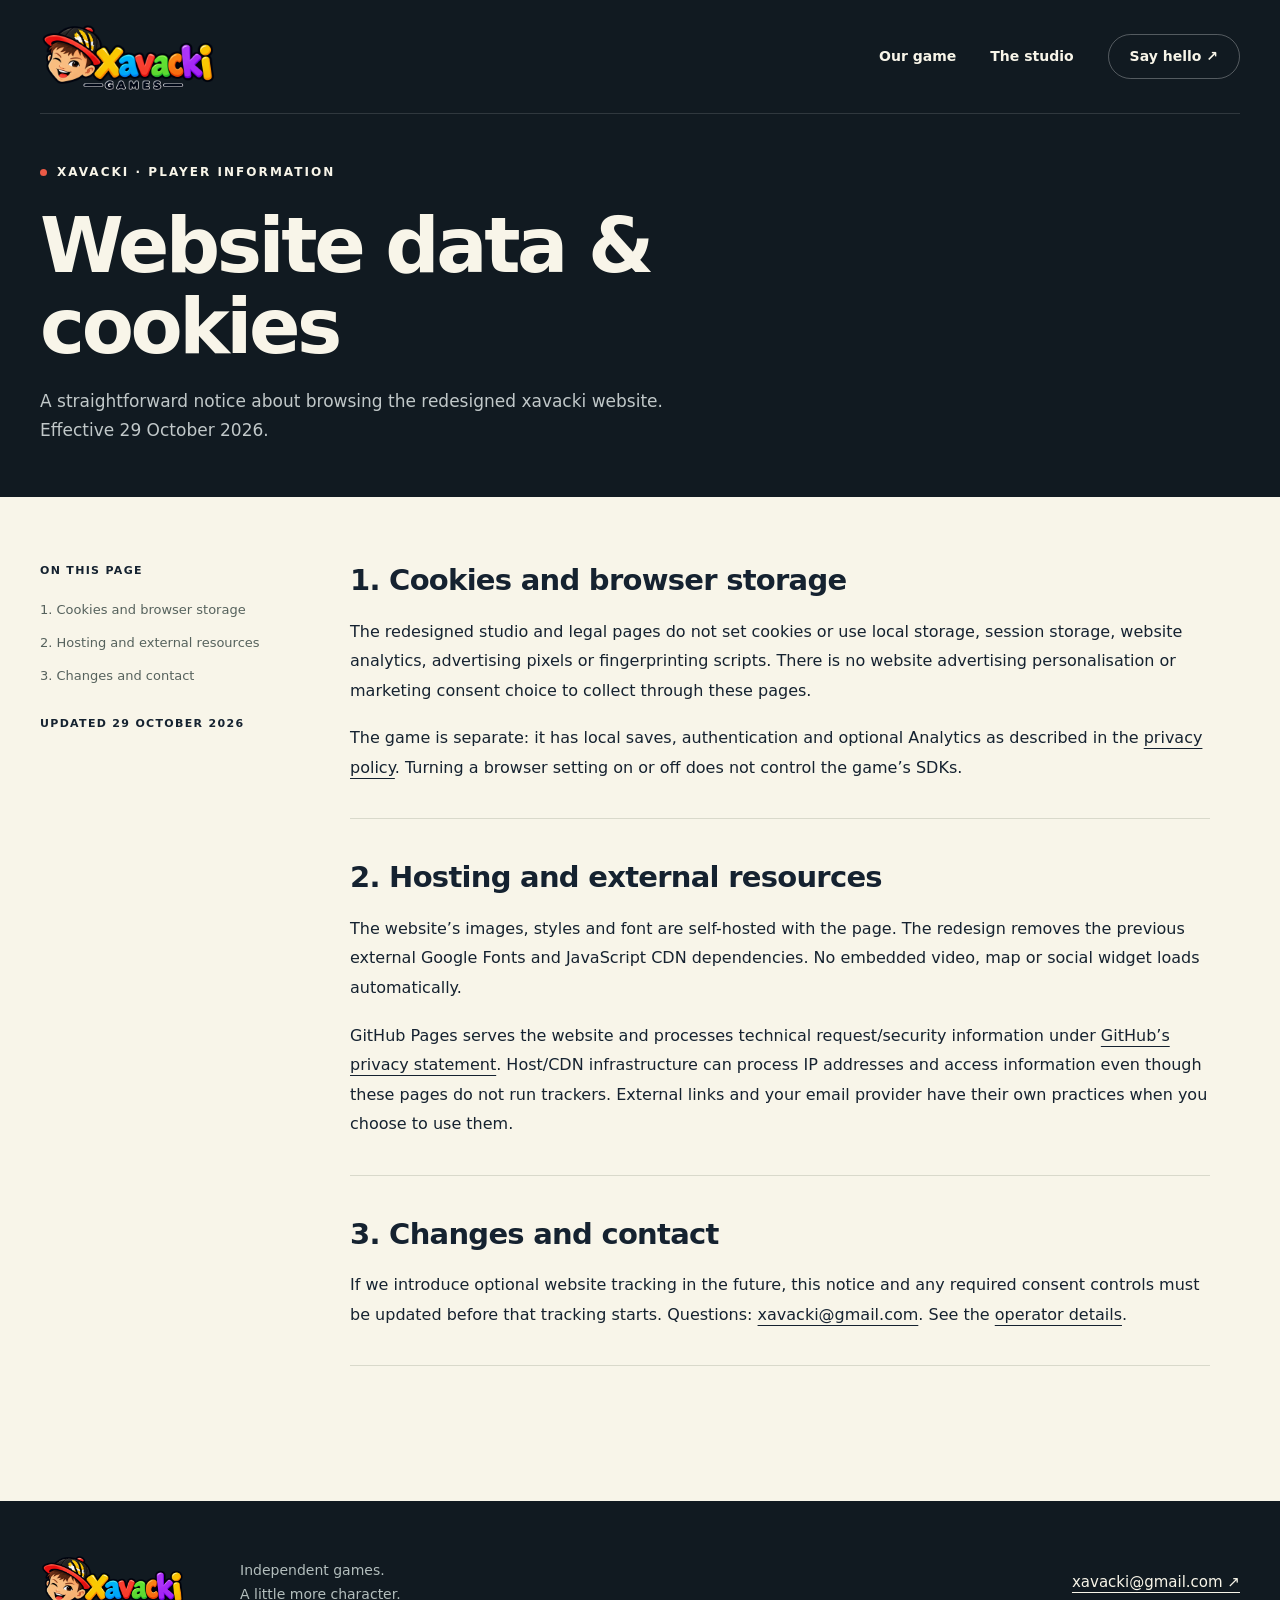
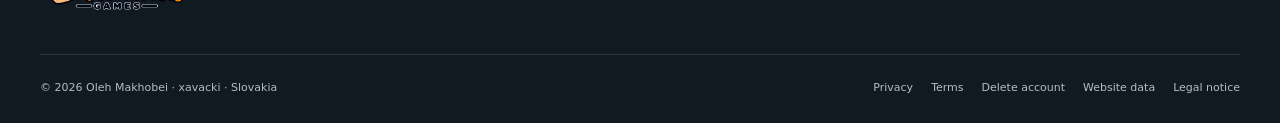
==== cookies.html @ e3f292e7 "Rebuild xavacki studio website and legal pages" ====
<!doctype html>
<html lang="en"><head><meta charset="utf-8"><meta name="viewport" content="width=device-width,initial-scale=1">
<title>Website data &amp; cookies — xavacki games</title><meta name="description" content="A straightforward notice about browsing the redesigned xavacki website. Effective 29 October 2026.">
<meta name="theme-color" content="#111a21"><link rel="canonical" href="https://xavacki.com/cookies">
<meta property="og:title" content="Website data &amp; cookies — xavacki games"><meta property="og:description" content="A straightforward notice about browsing the redesigned xavacki website. Effective 29 October 2026.">
<meta property="og:type" content="website"><meta property="og:url" content="https://xavacki.com/cookies"><meta property="og:image" content="https://xavacki.com/assets/gravity-throttle-home.webp">
<link rel="icon" href="assets/gravity-throttle-icon.png" type="image/png"><link rel="stylesheet" href="assets/site.css">
</head><body class="legal-page"><a class="skip" href="#main">Skip to content</a>
<header class="site-header">
<div class="shell header-inner">
<a class="brand" href="index.html" aria-label="xavacki games home"><img src="assets/xavacki-games.webp" alt="xavacki games" width="190" height="96"></a>
<nav aria-label="Main navigation"><a href="index.html#game">Our game</a><a href="index.html#studio">The studio</a><a href="index.html#contact">Say hello <span aria-hidden="true">↗</span></a>
</nav>
</div>
</header>
<main id="main">
<div class="legal-hero">
<div class="shell">
<p class="eyebrow">xavacki · Player information</p>
<h1>Website data & cookies</h1>
<p>A straightforward notice about browsing the redesigned xavacki website. Effective 29 October 2026.</p>
</div>
</div>
<div class="shell legal-layout">
<aside class="legal-aside">
<div>
<p>On this page</p>
<nav aria-label="Page contents"><a href="#storage">1. Cookies and browser storage</a><a href="#hosting">2. Hosting and external resources</a><a href="#changes">3. Changes and contact</a>
</nav>
<p style="margin-top:28px">Updated 29 October 2026</p>
</div>
</aside>
<article class="legal-copy">
<section id="storage">
<h2>1. Cookies and browser storage</h2>
<p>The redesigned studio and legal pages do not set cookies or use local storage, session storage, website analytics, advertising pixels or fingerprinting scripts. There is no website advertising personalisation or marketing consent choice to collect through these pages.</p>
<p>The game is separate: it has local saves, authentication and optional Analytics as described in the <a href="privacy.html">privacy policy</a>. Turning a browser setting on or off does not control the game’s SDKs.</p>
</section>
<section id="hosting">
<h2>2. Hosting and external resources</h2>
<p>The website’s images, styles and font are self-hosted with the page. The redesign removes the previous external Google Fonts and JavaScript CDN dependencies. No embedded video, map or social widget loads automatically.</p>
<p>GitHub Pages serves the website and processes technical request/security information under <a href="https://docs.github.com/en/site-policy/privacy-policies/github-general-privacy-statement">GitHub’s privacy statement</a>. Host/CDN infrastructure can process IP addresses and access information even though these pages do not run trackers. External links and your email provider have their own practices when you choose to use them.</p>
</section>
<section id="changes">
<h2>3. Changes and contact</h2>
<p>If we introduce optional website tracking in the future, this notice and any required consent controls must be updated before that tracking starts. Questions: <a href="mailto:xavacki@gmail.com">xavacki@gmail.com</a>. See the <a href="legal-notice.html">operator details</a>.</p>
</section>
</article>
</div>
</main>
<footer class="site-footer">
<div class="shell footer-top"><a href="index.html" class="brand"><img src="assets/xavacki-games.webp" alt="xavacki games" width="160" height="80" loading="lazy"></a>
<p>Independent games.<br>A little more character.</p><a class="footer-contact" href="mailto:xavacki@gmail.com">xavacki@gmail.com ↗</a>
</div>
<div class="shell footer-bottom"><span>© 2026 Oleh Makhobei · xavacki · Slovakia</span>
<nav aria-label="Legal navigation"><a href="privacy.html">Privacy</a><a href="termsofservice.html">Terms</a><a href="delete-account.html">Delete account</a><a href="cookies.html">Website data</a><a href="legal-notice.html">Legal notice</a>
</nav>
</div>
</footer></body></html>
---- assets/site.css ----
@font-face{font-family:Patrick Hand;src:url(patrick-hand.ttf) format("truetype");font-display:swap}
:root{--ink:#152230;--dark:#111a21;--cream:#f8f5e9;--yellow:#ffcd4b;--red:#ec5a46;--blue:#a6d5e5;--line:#d9d9cb;--muted:#65706b;color-scheme:light}*{box-sizing:border-box}html{scroll-behavior:smooth;scroll-padding-top:110px}body{margin:0;background:var(--cream);color:var(--ink);font:17px/1.7 system-ui,-apple-system,BlinkMacSystemFont,"Segoe UI",sans-serif}img{max-width:100%;height:auto;display:block}a{color:inherit;text-underline-offset:5px}button,a{-webkit-tap-highlight-color:transparent}a:focus-visible,summary:focus-visible{outline:3px solid var(--red);outline-offset:6px}h1,h2,h3,p{margin:0}h1,h2,h3{line-height:1.06;letter-spacing:-.045em}h1{font-size:clamp(64px,7.4vw,112px);font-weight:850}h2{font-size:clamp(42px,5vw,68px);font-weight:800}h3{font-size:26px;letter-spacing:-.025em}p+p{margin-top:18px}.shell{width:min(1240px,calc(100% - 80px));margin-inline:auto}.skip{position:absolute;top:-100px;left:16px;z-index:20;padding:12px;background:var(--yellow)}.skip:focus{top:12px}.site-header{position:relative;background:var(--dark);color:var(--cream);z-index:5}.header-inner{height:114px;display:flex;align-items:center;justify-content:space-between;border-bottom:1px solid #ffffff21;gap:30px}.brand{display:block;flex-shrink:0}.brand img{width:176px}.site-header nav{display:flex;gap:34px;align-items:center;font-size:14px;font-weight:650}.site-header nav a{text-decoration:none}.site-header nav a:last-child{border:1px solid #ffffff48;border-radius:100px;padding:10px 21px}.site-header nav a:hover{color:var(--yellow)}.hero{background:var(--dark);color:var(--cream);padding:54px 0 70px;overflow:hidden}.hero-grid{display:grid;grid-template-columns:1fr 1fr;gap:25px;align-items:center}.eyebrow{font-size:12px;font-weight:750;letter-spacing:.17em;text-transform:uppercase;display:flex;align-items:center;gap:10px;margin-bottom:24px}.eyebrow::before{content:"";display:inline-block;width:7px;height:7px;border-radius:50%;background:var(--red)}.hero h1 em{font-style:normal;color:var(--yellow)}.hero-copy>p:not(.eyebrow){max-width:460px;color:#bfc7c8;margin-top:27px;font-size:18px;line-height:1.7}.hero-actions{display:flex;flex-wrap:wrap;gap:24px;align-items:center;margin-top:32px}.button{display:inline-flex;align-items:center;justify-content:center;gap:26px;padding:15px 24px;border:1px solid transparent;border-radius:5px;font-size:15px;font-weight:750;text-decoration:none;transition:transform .2s,background .2s}.button:hover{transform:translateY(-3px)}.button-primary{background:var(--yellow);color:var(--ink)}.button-dark{background:var(--ink);color:white}.text-link{font-size:14px;font-weight:650}.hero-art{position:relative;padding:40px 0 10px;min-width:0}.art-paper{position:relative;isolation:isolate;background-color:var(--cream);background-image:linear-gradient(#acc9d344 1px,transparent 1px),linear-gradient(90deg,#acc9d344 1px,transparent 1px);background-size:30px 30px;border-radius:49% 49% 4px 4px;aspect-ratio:1/1.04;transform:rotate(3deg);box-shadow:14px 14px 0 #ffffff08}.art-paper::after{content:"";position:absolute;inset:auto -10px 35px -10px;height:95px;border-top:3px solid var(--ink);background:#ebdca6;transform:rotate(-9deg);z-index:-1}.art-paper img{position:absolute;inset:1% -3% auto;width:105%;max-width:110%;transform:rotate(-3deg)}.art-label{position:absolute;bottom:27px;left:5%;font-family:Patrick Hand,cursive;color:var(--ink);font-size:30px;transform:rotate(-6deg)}.art-sticker{position:absolute;right:-12px;top:28px;background:var(--yellow);border:2px solid var(--ink);color:var(--ink);padding:13px 18px;transform:rotate(10deg);font-family:Patrick Hand,cursive;font-size:23px;line-height:1.05;box-shadow:4px 4px 0 #0003}.star{position:absolute;top:-5px;left:4%;font-size:60px;color:var(--yellow);transform:rotate(-12deg);line-height:1}.hero-bottom{display:flex;align-items:center;justify-content:space-between;margin-top:60px;padding-top:23px;border-top:1px solid #ffffff21;color:#bfc7c8;font-size:12px;letter-spacing:.09em;text-transform:uppercase;gap:20px}.hero-bottom span:last-child{color:var(--yellow)}.ticker{background:var(--yellow);border-bottom:1px solid #e5b22f;overflow:hidden}.ticker-inner{display:flex;justify-content:space-around;gap:35px;white-space:nowrap;padding:17px 20px;text-transform:uppercase;letter-spacing:.16em;font-weight:750;font-size:12px}.ticker b{font-size:18px;line-height:1}.section{padding:100px 0}.section-intro{display:flex;align-items:flex-end;justify-content:space-between;gap:45px;margin-bottom:42px}.section-intro>p{max-width:380px;color:var(--muted)}.section-intro h2{max-width:650px}.game-frame{border:1px solid var(--ink);border-radius:8px;overflow:hidden;background:#ede8d7;box-shadow:9px 9px 0 #1522300b}.frame-top{display:flex;justify-content:space-between;padding:12px 18px;background:var(--ink);color:white;font-size:11px;letter-spacing:.15em;text-transform:uppercase;gap:15px}.frame-top span:first-child::before{content:"● ● ●";color:var(--yellow);letter-spacing:5px;margin-right:15px}.game-frame img{width:100%;aspect-ratio:16/9;object-fit:cover}.game-details{display:grid;grid-template-columns:1.15fr 1fr;gap:70px;margin-top:45px}.game-details h3{font-family:Patrick Hand,cursive;font-size:39px;letter-spacing:0;margin-bottom:17px}.game-details p{color:#53605d}.game-details .button{margin-top:24px}.game-facts{display:grid;grid-template-columns:1fr 1fr;gap:22px 30px}.fact{padding-top:18px;border-top:1px solid #bdc3bb}.fact strong{display:block;font-size:18px;line-height:1.4;margin-bottom:7px}.fact p{font-size:14px}.studio{background:#e9e9de;border-block:1px solid #d9dcce}.studio-grid{display:grid;grid-template-columns:.9fr 1.1fr;gap:90px;align-items:center}.studio h2{margin-bottom:26px}.studio p{color:#53605d}.studio-note{padding:42px;background:var(--cream);border:1px solid #d1d4c7;transform:rotate(-2deg);box-shadow:8px 10px 0 #1522300b}.studio-note .handwritten{font-family:Patrick Hand,cursive;font-size:37px;line-height:1.3;letter-spacing:0;color:var(--ink)}.studio-note .note-label{font-size:11px;letter-spacing:.14em;text-transform:uppercase;margin-bottom:24px;color:var(--muted)}.studio-note .signature{font-family:Patrick Hand,cursive;color:var(--red);font-size:30px;margin-top:22px}.contact-grid{display:grid;grid-template-columns:1.2fr 1fr;gap:70px;align-items:center}.contact h2{margin-bottom:22px}.contact p{max-width:530px;color:var(--muted)}.contact-links{display:grid;gap:0}.contact-links a{padding:22px 0;border-bottom:1px solid #c9cfc3;text-decoration:none;display:flex;justify-content:space-between;font-size:18px;font-weight:650}.contact-links a span{font-weight:400;color:var(--muted);font-size:14px}.site-footer{background:var(--dark);color:var(--cream);padding:45px 0 25px}.footer-top{display:flex;align-items:center;gap:55px;padding-bottom:35px}.footer-top .brand img{width:145px}.footer-top p{font-size:14px;color:#b3bebd}.footer-contact{margin-left:auto;font-size:15px}.footer-bottom{border-top:1px solid #ffffff21;padding-top:24px;display:flex;justify-content:space-between;gap:24px;font-size:11px;color:#b3bebd}.footer-bottom nav{display:flex;flex-wrap:wrap;gap:18px}.footer-bottom a{text-decoration:none}.footer-bottom a:hover{color:var(--yellow)}
.legal-hero{background:var(--dark);color:var(--cream);padding:48px 0 52px}.legal-hero h1{font-size:clamp(48px,6vw,76px);max-width:850px}.legal-hero p:last-child{margin-top:20px;color:#c1c8c9;max-width:700px}.legal-layout{display:grid;grid-template-columns:235px minmax(0,1fr);gap:75px;padding-block:65px 95px}.legal-aside{font-size:13px}.legal-aside>div{position:sticky;top:35px}.legal-aside p{font-size:11px;letter-spacing:.12em;font-weight:750;text-transform:uppercase;margin-bottom:18px}.legal-aside nav{display:grid;gap:11px}.legal-aside a{text-decoration:none;color:#56625d}.legal-aside a:hover{color:var(--red)}.legal-copy{min-width:0;max-width:860px}.legal-copy section{scroll-margin-top:30px;margin-bottom:40px;padding-bottom:36px;border-bottom:1px solid var(--line)}.legal-copy h2{font-size:29px;line-height:1.25;letter-spacing:-.025em;margin-bottom:18px}.legal-copy h3{font-size:19px;line-height:1.4;letter-spacing:0;margin:22px 0 10px}.legal-copy p,.legal-copy li{font-size:16px;line-height:1.85}.legal-copy ul{padding-left:23px}.legal-copy li+li{margin-top:9px}.legal-copy a{overflow-wrap:anywhere}.legal-copy address{font-style:normal}.notice{background:#e8efe4;border-left:3px solid #73976d;padding:21px 24px;margin-bottom:34px;font-size:15px;line-height:1.7}.notice strong{display:block;margin-bottom:6px}.table-wrap{overflow-x:auto;margin:22px 0}table{border-collapse:collapse;width:100%;font-size:14px;text-align:left}th,td{padding:15px 13px;vertical-align:top;border-bottom:1px solid var(--line)}th{background:#e9e9df;white-space:nowrap}td:first-child{font-weight:650;width:25%}.legal-copy .button{margin:12px 0}.small{font-size:13px;color:var(--muted)}.legal-copy details{border:1px solid var(--line);padding:18px 20px;margin-top:18px}.legal-copy summary{cursor:pointer;font-weight:650}.legal-copy details p{margin-top:15px}
@media(min-width:1500px){.hero{padding-top:70px;padding-bottom:80px}.hero-grid{gap:70px}}@media(max-width:1000px){.shell{width:calc(100% - 48px)}.hero-grid{gap:20px}h1{font-size:75px}.hero-copy>p:not(.eyebrow){font-size:16px}.art-sticker{right:-5px;font-size:20px}.section{padding:75px 0}.studio-grid,.contact-grid{gap:45px}.game-details{gap:40px}.legal-layout{grid-template-columns:190px minmax(0,1fr);gap:35px}.footer-bottom{flex-direction:column}}
@media(max-width:700px){.shell{width:calc(100% - 40px)}.header-inner{height:auto;min-height:96px;gap:20px;padding:13px 0}.brand img{width:135px}.site-header nav{gap:16px;font-size:12px}.site-header nav a:last-child{padding:0;border:0}.site-header nav a:nth-child(2){display:none}.hero{padding:37px 0 30px}.hero-grid{grid-template-columns:1fr;gap:12px}.hero-copy{max-width:520px}h1{font-size:clamp(62px,13vw,88px)}.hero .eyebrow{margin-bottom:22px;font-size:10px}.hero-copy>p:not(.eyebrow){margin-top:22px;max-width:450px}.hero-art{width:min(440px,95%);margin:5px auto 0;padding-top:20px}.art-paper{aspect-ratio:1.13}.art-paper img{width:92%;inset:-3% 4% auto}.art-label{bottom:20px;font-size:27px}.art-sticker{top:7px}.star{top:0;font-size:42px}.hero-bottom{margin-top:38px;font-size:10px;align-items:flex-start}.ticker-inner{justify-content:space-between;gap:22px;font-size:10px;padding:14px 0}.ticker-inner span:nth-of-type(3),.ticker-inner b:last-child{display:none}.section{padding:60px 0}.section-intro{display:block;margin-bottom:28px}.section-intro>p{margin-top:20px}.section-intro h2{font-size:44px}.game-frame{box-shadow:5px 6px 0 #1522300b}.frame-top{font-size:9px;padding:12px}.frame-top span:first-child::before{display:none}.game-details{grid-template-columns:1fr;gap:35px;margin-top:32px}.game-details h3{font-size:34px}.game-facts{gap:20px}.studio-grid,.contact-grid{grid-template-columns:1fr;gap:38px}.studio-note{padding:29px}.studio-note .handwritten{font-size:31px}.contact-links a{font-size:16px}.contact-links a span{font-size:12px}.footer-top{gap:25px;flex-wrap:wrap}.footer-top .brand img{width:130px}.footer-contact{margin-left:0;font-size:14px;width:100%}.footer-bottom nav{gap:14px}.legal-hero{padding:35px 0}.legal-hero h1{font-size:48px}.legal-layout{grid-template-columns:1fr;gap:30px;padding-block:30px 50px}.legal-aside>div{position:static}.legal-aside nav{display:flex;flex-wrap:wrap;gap:10px 19px;padding-bottom:24px;border-bottom:1px solid var(--line)}.legal-copy h2{font-size:26px}.legal-copy p,.legal-copy li{font-size:15px}.legal-copy section{margin-bottom:28px;padding-bottom:28px}.notice{padding:18px}.legal-copy table{min-width:500px}}
@media(prefers-reduced-motion:reduce){html{scroll-behavior:auto}.button{transition:none}.button:hover{transform:none}}@media print{.site-header,.site-footer,.legal-aside,.skip{display:none}.legal-hero{background:white;color:black;padding:0}.shell{width:100%}.legal-layout{display:block;padding:20px 0}.legal-copy{max-width:none}.legal-copy p,.legal-copy li{font-size:11pt}body{background:white;color:black}.legal-copy h2{break-after:avoid}.legal-copy section{break-inside:auto}}

.art-label{z-index:2;left:auto;right:18px;bottom:15px;padding:3px 10px;font-size:24px;background:var(--cream);border:1px dashed #9a9e87;transform:rotate(-4deg)}
@media(max-width:700px){.art-label{right:12px;bottom:12px;font-size:22px}}
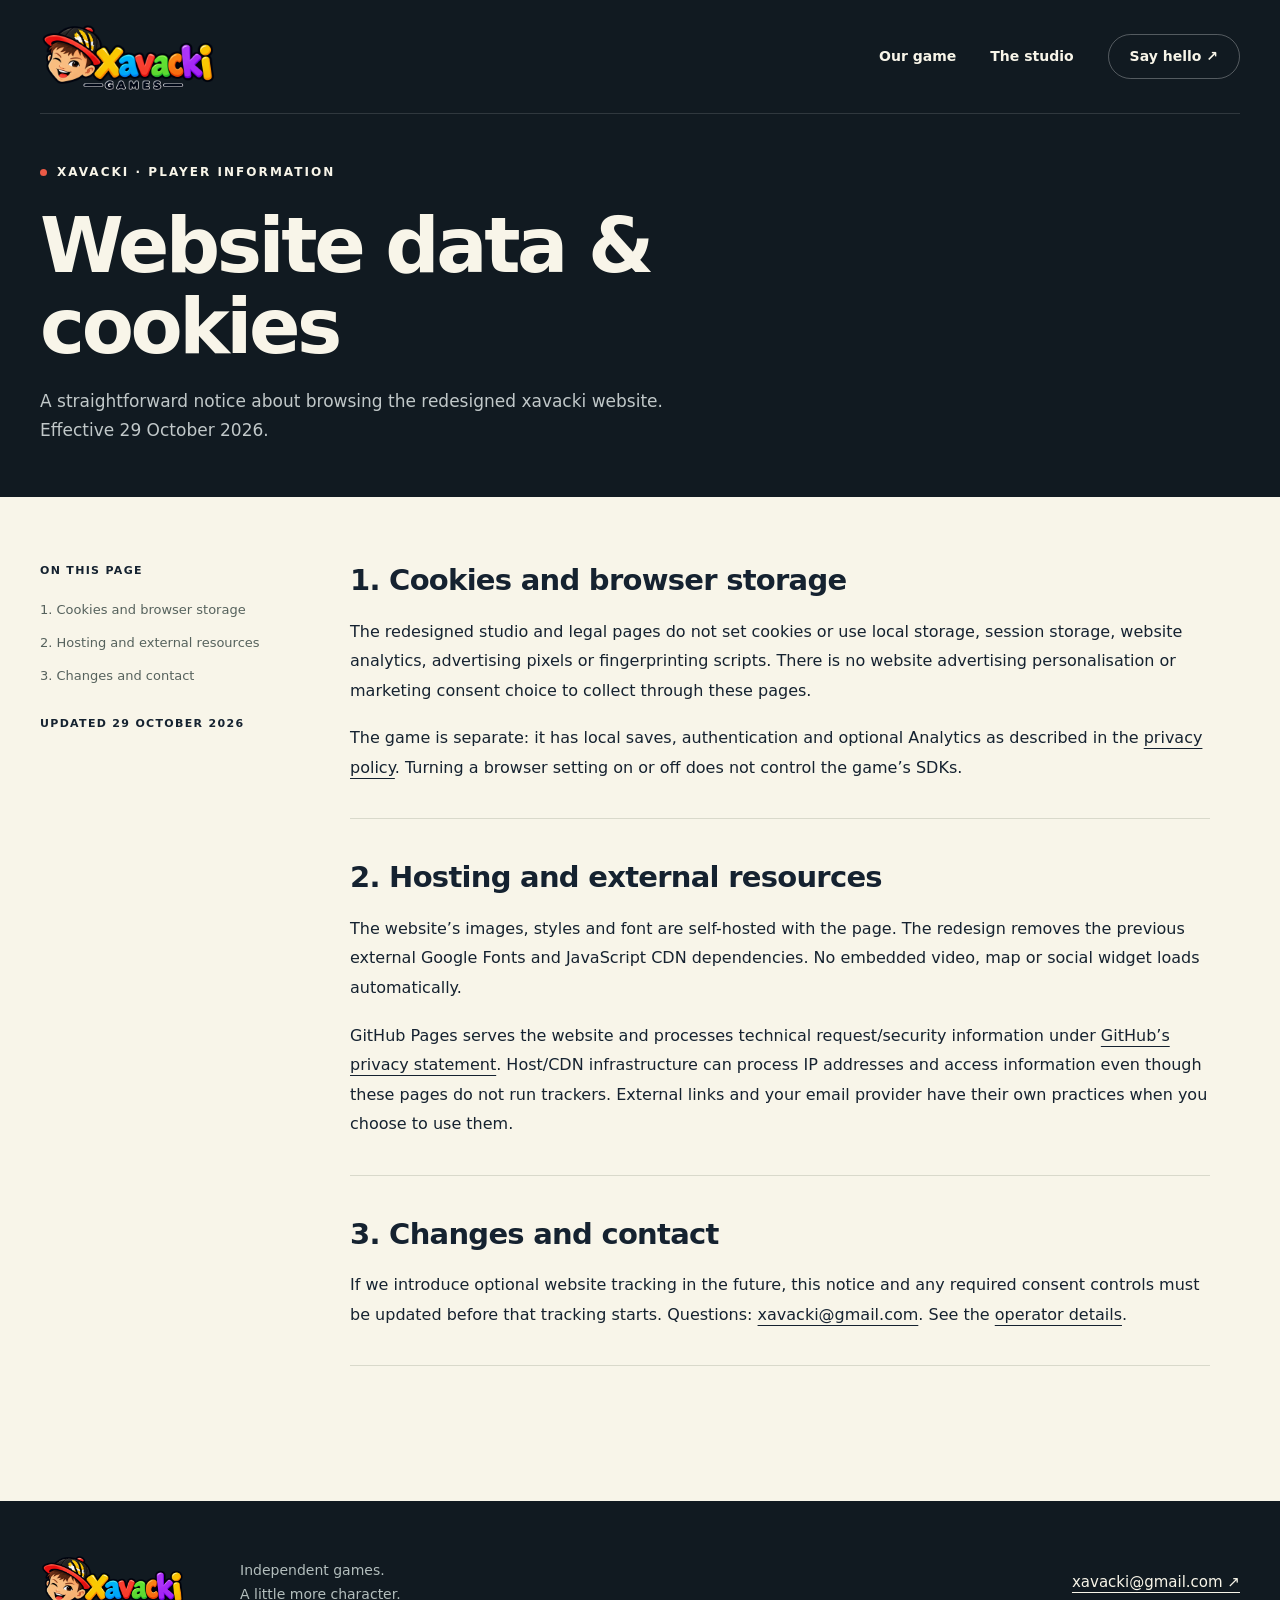
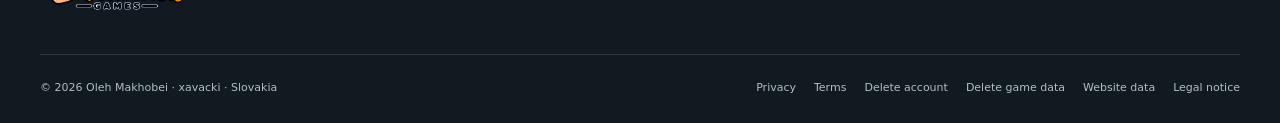
==== commit c6539695: "Add game data deletion request page" ====
--- a/cookies.html
+++ b/cookies.html
@@ -53,7 +53,7 @@
 <p>Independent games.<br>A little more character.</p><a class="footer-contact" href="mailto:xavacki@gmail.com">xavacki@gmail.com ↗</a>
 </div>
 <div class="shell footer-bottom"><span>© 2026 Oleh Makhobei · xavacki · Slovakia</span>
-<nav aria-label="Legal navigation"><a href="privacy.html">Privacy</a><a href="termsofservice.html">Terms</a><a href="delete-account.html">Delete account</a><a href="cookies.html">Website data</a><a href="legal-notice.html">Legal notice</a>
+<nav aria-label="Legal navigation"><a href="privacy.html">Privacy</a><a href="termsofservice.html">Terms</a><a href="delete-account.html">Delete account</a><a href="delete-data.html">Delete game data</a><a href="cookies.html">Website data</a><a href="legal-notice.html">Legal notice</a>
 </nav>
 </div>
 </footer></body></html>
